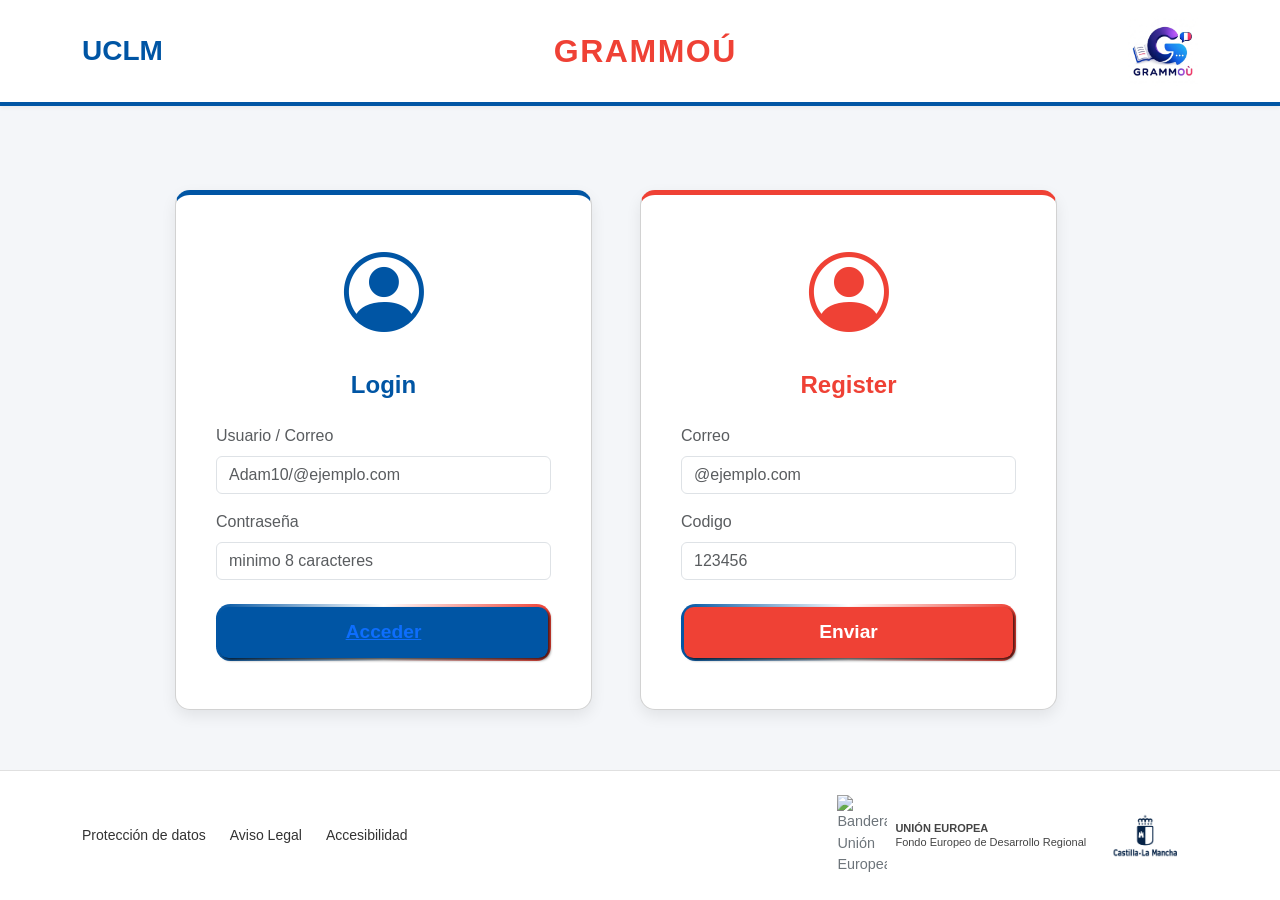
==== GrammoúApp/Index.html @ 65e43e94 "Organizacion de carpetas Solamente hemos hecho una estructura para la aplicacion" ====
<!DOCTYPE html>
<html lang="es">

<head>
    <title>Grammoù</title>
    <meta charset="UTF-8">
    <link rel="icon" type="image/x-icon" href="./Imagenes/Icono_APP.ico">
    <meta name="viewport" content="width=device-width, initial-scale=1.0">
    <link href="https://cdn.jsdelivr.net/npm/bootstrap@5.3.0/dist/css/bootstrap.min.css" rel="stylesheet">
    <link href="https://cdn.jsdelivr.net/npm/bootstrap-icons@1.10.5/font/bootstrap-icons.css" rel="stylesheet">
    <link rel="stylesheet" href="./Grammoú/style.css">
</head>

<body>
    <header class="navbar navbar-expand-lg navbar-light py-3 mb-4">
        <div class="container d-flex justify-content-between align-items-center">
            <span class="h3 mb-0 fw-bold text-uclm">UCLM</span>
            <h1 class="h2 mb-0 fw-bold text-grammou">GRAMMOÚ</h1>
            <div>
                <img src="./Imagenes/Icono_APP.webp" alt="Logo de la UCLM" class="logo-img">
            </div>
        </div>
    </header>
    <main class="container my-5 flex-grow-1 d-flex align-items-center">
        <div class="row justify-content-center g-5 w-100">
            <div class="col-md-5">
                <div class="card card-prof p-4 h-100 text-center">
                    <div class="card-body d-flex flex-column align-items-center">
                        <i class="bi bi-person-circle mb-3" style="font-size: 5rem; color: var(--french-blue);"></i>
                        <h2 class="h4 mb-4 fw-bold text-uclm">Login</h2>
                        <form class="w-100 text-start">
                            <div class="mb-3">
                                <label for="prof-usuario" class="form-label text-muted">Usuario / Correo</label>
                                <input type="text" class="form-control" id="prof-usuario" placeholder="Adam10/@ejemplo.com" required>
                            </div>

                            <div class="mb-4">
                                <label for="prof-pass" class="form-label text-muted">Contraseña</label>
                                <input type="password" class="form-control" id="prof-pass" placeholder="minimo 8 caracteres" required>
                            </div>

                            <div class="btn-gradient-container mb-2">
                                <button type="submit" class="custom-btn btn-prof-style"><a href="Mapa.html">Acceder</a></button>
                            </div>
                        </form>
                    </div>
                </div>
            </div>

            <div class="col-md-5">
                <div class="card card-alum p-4 h-100 text-center">
                    <div class="card-body d-flex flex-column align-items-center">
                        <i class="bi bi-person-circle mb-3" style="font-size: 5rem; color: var(--french-red);"></i>
                        <h2 class="h4 mb-4 fw-bold text-danger" style="color: var(--french-red) !important;">Register</h2>

                        <form class="w-100 text-start">
                            <div class="mb-3">
                                <label for="alum-usuario" class="form-label text-muted">Correo</label>
                                <input type="text" class="form-control" id="alum-usuario" placeholder="@ejemplo.com" required>
                            </div>
                            <div class="mb-4">
                                <label for="alum-pass" class="form-label text-muted">Codigo</label>
                                <input type="password" class="form-control" id="alum-pass" placeholder="123456" required>
                            </div>

                            <div class="btn-gradient-container mb-2">
                                <button type="submit" class="custom-btn btn-alum-style">Enviar</button>
                            </div>
                        </form>
                    </div>
                </div>
            </div>
        </div>
    </main>

    <footer class="footer-institucional py-4 mt-auto">
        <div class="container">
            <div class="row align-items-center text-center text-md-start">
                <div class="col-12 col-md-6 d-flex justify-content-center justify-content-md-start gap-4 mb-4 mb-md-0">
                    <a href="https://educacion.castillalamancha.es/" class="footer-link">Protección de datos</a>
                    <a href="https://educacion.castillalamancha.es/" class="footer-link">Aviso Legal</a>
                    <a href="https://www.castillalamancha.es/declaraci%C3%B3n-de-accesibilidad" class="footer-link">Accesibilidad</a>
                </div>

                <div
                    class="col-12 col-md-6 d-flex justify-content-center justify-content-md-end align-items-center gap-4">
                    <div class="d-flex align-items-center gap-2 logo-container">
                        <img src="https://upload.wikimedia.org/wikipedia/commons/b/b7/Flag_of_Europe.svg" alt="Bandera Unión Europea" style="width: 50px;">
                        <div class="text-start footer-txt-small">
                            <strong class="d-block">UNIÓN EUROPEA</strong>
                            <span>Fondo Europeo de Desarrollo Regional</span>
                        </div>
                    </div>
                    <div class="logo-container">
                        <img src="./Imagenes/logo-castilla-la-mancha.webp" alt="Castilla-La Mancha" style="height: 45px;">
                    </div>
                </div>
            </div>
        </div>
    </footer>

    <script src="https://cdn.jsdelivr.net/npm/bootstrap@5.3.0/dist/js/bootstrap.bundle.min.js"></script>
</body>

</html>

</html>
---- GrammoúApp/Grammoú/style.css ----
:root {
    --french-blue: #0055A4;
    --french-red: #EF4135;
    --french-white: #FFFFFF;
}

body {
    background-color: #F4F6F9;
    /* Fondo claro y moderno */
    color: #333333;
    min-height: 100vh;
    display: flex;
    flex-direction: column;
    font-family: 'Segoe UI', Tahoma, Geneva, Verdana, sans-serif;
}

.navbar {
    background-color: var(--french-white) !important;
    border-bottom: 4px solid var(--french-blue);
    box-shadow: 0 2px 4px rgba(0, 0, 0, 0.05);
}

.card {
    border-radius: 15px;
    box-shadow: 0 6px 15px rgba(0, 0, 0, 0.08);
    background-color: var(--french-white);
    transition: transform 0.25s ease, border-color 0.25s ease;
    -webkit-transition: transform 0.25s ease, border-color 0.25s ease;
    -moz-transition: transform 0.25s ease, border-color 0.25s ease;
    -ms-transition: transform 0.25s ease, border-color 0.25s ease;
    -o-transition: transform 0.25s ease, border-color 0.25s ease;
}

.card:hover {
    transform: translateY(-5px);
}

.card-prof {
    border-top: 5px solid var(--french-blue);
}

.card-alum {
    border-top: 5px solid var(--french-red);
}

.text-uclm {
    color: var(--french-blue);
}

.text-grammou {
    color: var(--french-red);
    letter-spacing: 1.5px;
}

.logo-img {
    height: 70px;
    width: auto;
    object-fit: contain;
}

/* Estilos de botones estilo Uiverse */
.btn-gradient-container {
    position: relative;
    padding: 3px;
    background: linear-gradient(90deg, var(--french-blue), var(--french-white), var(--french-red));
    border-radius: 0.9em;
    transition: all 0.4s ease;
    width: 100%;
}

.btn-gradient-container::before {
    content: "";
    position: absolute;
    inset: 0;
    margin: auto;
    border-radius: 0.9em;
    z-index: -10;
    filter: blur(0);
    transition: filter 0.4s ease;
    background: linear-gradient(90deg, var(--french-blue), var(--french-white), var(--french-red));
}

.btn-gradient-container:hover::before {
    filter: blur(1.2em);
}

.btn-gradient-container:active::before {
    filter: blur(0.2em);
}

.custom-btn {
    font-size: 1.2em;
    padding: 0.6em 0.8em;
    border-radius: 0.5em;
    border: none;
    cursor: pointer;
    box-shadow: 2px 2px 3px #000000b4;
    width: 100%;
    font-weight: bold;
    color: #fff;
    transition: background-color 0.3s ease, color 0.3s ease;
}

.btn-prof-style {
    background-color: var(--french-blue);
}

.btn-prof-style:hover {
    background-color: #003d82;
}

.btn-alum-style {
    background-color: var(--french-red);
}

.btn-alum-style:hover {
    background-color: #c62b21;
}

footer {
    background-color: var(--french-white) !important;
    border-top: 1px solid #dee2e6;
    color: #6c757d;
    font-size: 0.9rem;
}

.form-control:focus {
    border-color: var(--french-blue);
    box-shadow: 0 0 0 0.25rem rgba(0, 85, 164, 0.25);
}

.footer-institucional {
    background-color: #f8f9fa;
    border-top: 1px solid #e0e0e0;
    font-family: 'Segoe UI', Tahoma, Geneva, Verdana, sans-serif;
}

.footer-link {
    color: #333;
    text-decoration: none;
    font-size: 14px;
    transition: color 0.2s;
}

.footer-link:hover {
    color: var(--french-blue);
    text-decoration: underline;
}

.footer-txt-small {
    font-size: 11px;
    line-height: 1.2;
    color: #444;
}

.logo-container {
    filter: grayscale(20%);
}
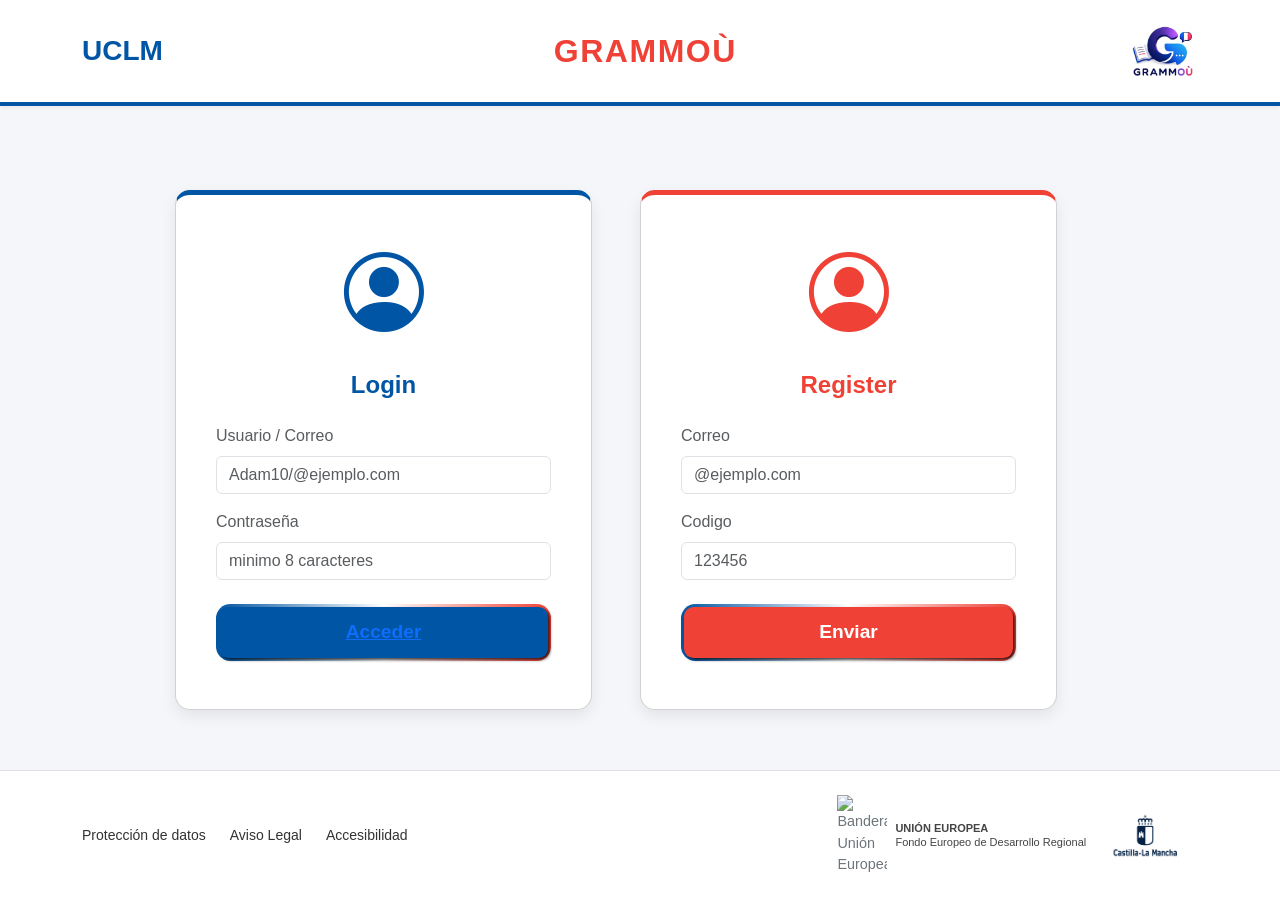
==== commit f5af0bd3: "cambio de tildes tildes" ====
--- a/GrammoúApp/Index.html
+++ b/GrammoúApp/Index.html
@@ -15,7 +15,7 @@
     <header class="navbar navbar-expand-lg navbar-light py-3 mb-4">
         <div class="container d-flex justify-content-between align-items-center">
             <span class="h3 mb-0 fw-bold text-uclm">UCLM</span>
-            <h1 class="h2 mb-0 fw-bold text-grammou">GRAMMOÚ</h1>
+            <h1 class="h2 mb-0 fw-bold text-grammou">GRAMMOÙ</h1>
             <div>
                 <img src="./Imagenes/Icono_APP.webp" alt="Logo de la UCLM" class="logo-img">
             </div>
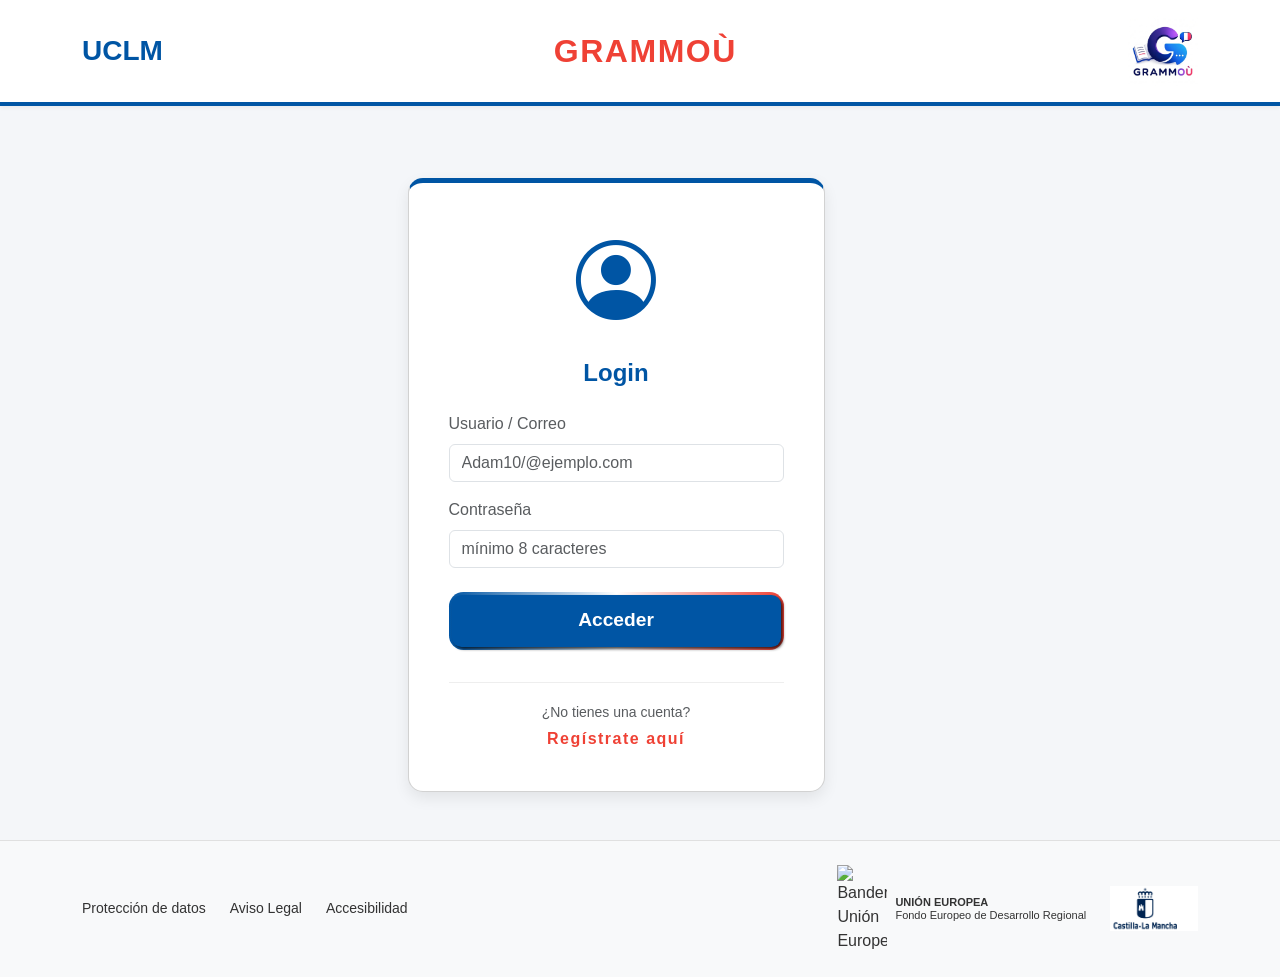
==== commit e4aa2dac: "cambio de login Es simplificar el login" ====
--- a/GrammoúApp/Index.html
+++ b/GrammoúApp/Index.html
@@ -21,6 +21,7 @@
             </div>
         </div>
     </header>
+
     <main class="container my-5 flex-grow-1 d-flex align-items-center">
         <div class="row justify-content-center g-5 w-100">
             <div class="col-md-5">
@@ -28,7 +29,8 @@
                     <div class="card-body d-flex flex-column align-items-center">
                         <i class="bi bi-person-circle mb-3" style="font-size: 5rem; color: var(--french-blue);"></i>
                         <h2 class="h4 mb-4 fw-bold text-uclm">Login</h2>
-                        <form class="w-100 text-start">
+                        
+                        <form class="w-100 text-start" action="Mapa.html">
                             <div class="mb-3">
                                 <label for="prof-usuario" class="form-label text-muted">Usuario / Correo</label>
                                 <input type="text" class="form-control" id="prof-usuario" placeholder="Adam10/@ejemplo.com" required>
@@ -36,37 +38,18 @@
 
                             <div class="mb-4">
                                 <label for="prof-pass" class="form-label text-muted">Contraseña</label>
-                                <input type="password" class="form-control" id="prof-pass" placeholder="minimo 8 caracteres" required>
+                                <input type="password" class="form-control" id="prof-pass" placeholder="mínimo 8 caracteres" required>
                             </div>
 
                             <div class="btn-gradient-container mb-2">
-                                <button type="submit" class="custom-btn btn-prof-style"><a href="Mapa.html">Acceder</a></button>
+                                <button type="submit" class="custom-btn btn-prof-style">Acceder</button>
                             </div>
                         </form>
-                    </div>
-                </div>
-            </div>
 
-            <div class="col-md-5">
-                <div class="card card-alum p-4 h-100 text-center">
-                    <div class="card-body d-flex flex-column align-items-center">
-                        <i class="bi bi-person-circle mb-3" style="font-size: 5rem; color: var(--french-red);"></i>
-                        <h2 class="h4 mb-4 fw-bold text-danger" style="color: var(--french-red) !important;">Register</h2>
-
-                        <form class="w-100 text-start">
-                            <div class="mb-3">
-                                <label for="alum-usuario" class="form-label text-muted">Correo</label>
-                                <input type="text" class="form-control" id="alum-usuario" placeholder="@ejemplo.com" required>
-                            </div>
-                            <div class="mb-4">
-                                <label for="alum-pass" class="form-label text-muted">Codigo</label>
-                                <input type="password" class="form-control" id="alum-pass" placeholder="123456" required>
-                            </div>
-
-                            <div class="btn-gradient-container mb-2">
-                                <button type="submit" class="custom-btn btn-alum-style">Enviar</button>
-                            </div>
-                        </form>
+                        <div class="mt-4 registration-link">
+                            <p class="mb-1 text-muted small">¿No tienes una cuenta?</p>
+                            <a href="Registro.html" class="fw-bold text-decoration-none text-grammou">Regístrate aquí</a>
+                        </div>
                     </div>
                 </div>
             </div>
@@ -82,8 +65,7 @@
                     <a href="https://www.castillalamancha.es/declaraci%C3%B3n-de-accesibilidad" class="footer-link">Accesibilidad</a>
                 </div>
 
-                <div
-                    class="col-12 col-md-6 d-flex justify-content-center justify-content-md-end align-items-center gap-4">
+                <div class="col-12 col-md-6 d-flex justify-content-center justify-content-md-end align-items-center gap-4">
                     <div class="d-flex align-items-center gap-2 logo-container">
                         <img src="https://upload.wikimedia.org/wikipedia/commons/b/b7/Flag_of_Europe.svg" alt="Bandera Unión Europea" style="width: 50px;">
                         <div class="text-start footer-txt-small">
@@ -101,7 +83,4 @@
 
     <script src="https://cdn.jsdelivr.net/npm/bootstrap@5.3.0/dist/js/bootstrap.bundle.min.js"></script>
 </body>
-
-</html>
-
 </html>
--- a/GrammoúApp/Grammoú/style.css
+++ b/GrammoúApp/Grammoú/style.css
@@ -1,3 +1,4 @@
+
 :root {
     --french-blue: #0055A4;
     --french-red: #EF4135;
@@ -6,7 +7,6 @@
 
 body {
     background-color: #F4F6F9;
-    /* Fondo claro y moderno */
     color: #333333;
     min-height: 100vh;
     display: flex;
@@ -25,10 +25,6 @@
     box-shadow: 0 6px 15px rgba(0, 0, 0, 0.08);
     background-color: var(--french-white);
     transition: transform 0.25s ease, border-color 0.25s ease;
-    -webkit-transition: transform 0.25s ease, border-color 0.25s ease;
-    -moz-transition: transform 0.25s ease, border-color 0.25s ease;
-    -ms-transition: transform 0.25s ease, border-color 0.25s ease;
-    -o-transition: transform 0.25s ease, border-color 0.25s ease;
 }
 
 .card:hover {
@@ -39,18 +35,8 @@
     border-top: 5px solid var(--french-blue);
 }
 
-.card-alum {
-    border-top: 5px solid var(--french-red);
-}
-
-.text-uclm {
-    color: var(--french-blue);
-}
-
-.text-grammou {
-    color: var(--french-red);
-    letter-spacing: 1.5px;
-}
+.text-uclm { color: var(--french-blue); }
+.text-grammou { color: var(--french-red); letter-spacing: 1.5px; }
 
 .logo-img {
     height: 70px;
@@ -58,34 +44,12 @@
     object-fit: contain;
 }
 
-/* Estilos de botones estilo Uiverse */
 .btn-gradient-container {
     position: relative;
     padding: 3px;
     background: linear-gradient(90deg, var(--french-blue), var(--french-white), var(--french-red));
     border-radius: 0.9em;
-    transition: all 0.4s ease;
     width: 100%;
-}
-
-.btn-gradient-container::before {
-    content: "";
-    position: absolute;
-    inset: 0;
-    margin: auto;
-    border-radius: 0.9em;
-    z-index: -10;
-    filter: blur(0);
-    transition: filter 0.4s ease;
-    background: linear-gradient(90deg, var(--french-blue), var(--french-white), var(--french-red));
-}
-
-.btn-gradient-container:hover::before {
-    filter: blur(1.2em);
-}
-
-.btn-gradient-container:active::before {
-    filter: blur(0.2em);
 }
 
 .custom-btn {
@@ -98,48 +62,37 @@
     width: 100%;
     font-weight: bold;
     color: #fff;
-    transition: background-color 0.3s ease, color 0.3s ease;
+    transition: background-color 0.3s ease;
 }
 
-.btn-prof-style {
-    background-color: var(--french-blue);
+.btn-prof-style { background-color: var(--french-blue); }
+.btn-prof-style:hover { background-color: #003d82; }
+
+.registration-link {
+    border-top: 1px solid #eee;
+    padding-top: 1.2rem;
+    width: 100%;
 }
 
-.btn-prof-style:hover {
-    background-color: #003d82;
+.registration-link a {
+    transition: all 0.3s ease;
+    display: inline-block;
 }
 
-.btn-alum-style {
-    background-color: var(--french-red);
-}
-
-.btn-alum-style:hover {
-    background-color: #c62b21;
-}
-
-footer {
-    background-color: var(--french-white) !important;
-    border-top: 1px solid #dee2e6;
-    color: #6c757d;
-    font-size: 0.9rem;
-}
-
-.form-control:focus {
-    border-color: var(--french-blue);
-    box-shadow: 0 0 0 0.25rem rgba(0, 85, 164, 0.25);
+.registration-link a:hover {
+    color: var(--french-blue) !important;
+    transform: scale(1.05);
 }
 
 .footer-institucional {
     background-color: #f8f9fa;
     border-top: 1px solid #e0e0e0;
-    font-family: 'Segoe UI', Tahoma, Geneva, Verdana, sans-serif;
 }
 
 .footer-link {
     color: #333;
     text-decoration: none;
     font-size: 14px;
-    transition: color 0.2s;
 }
 
 .footer-link:hover {
@@ -150,10 +103,4 @@
 .footer-txt-small {
     font-size: 11px;
     line-height: 1.2;
-    color: #444;
 }
-
-.logo-container {
-    filter: grayscale(20%);
-}
-
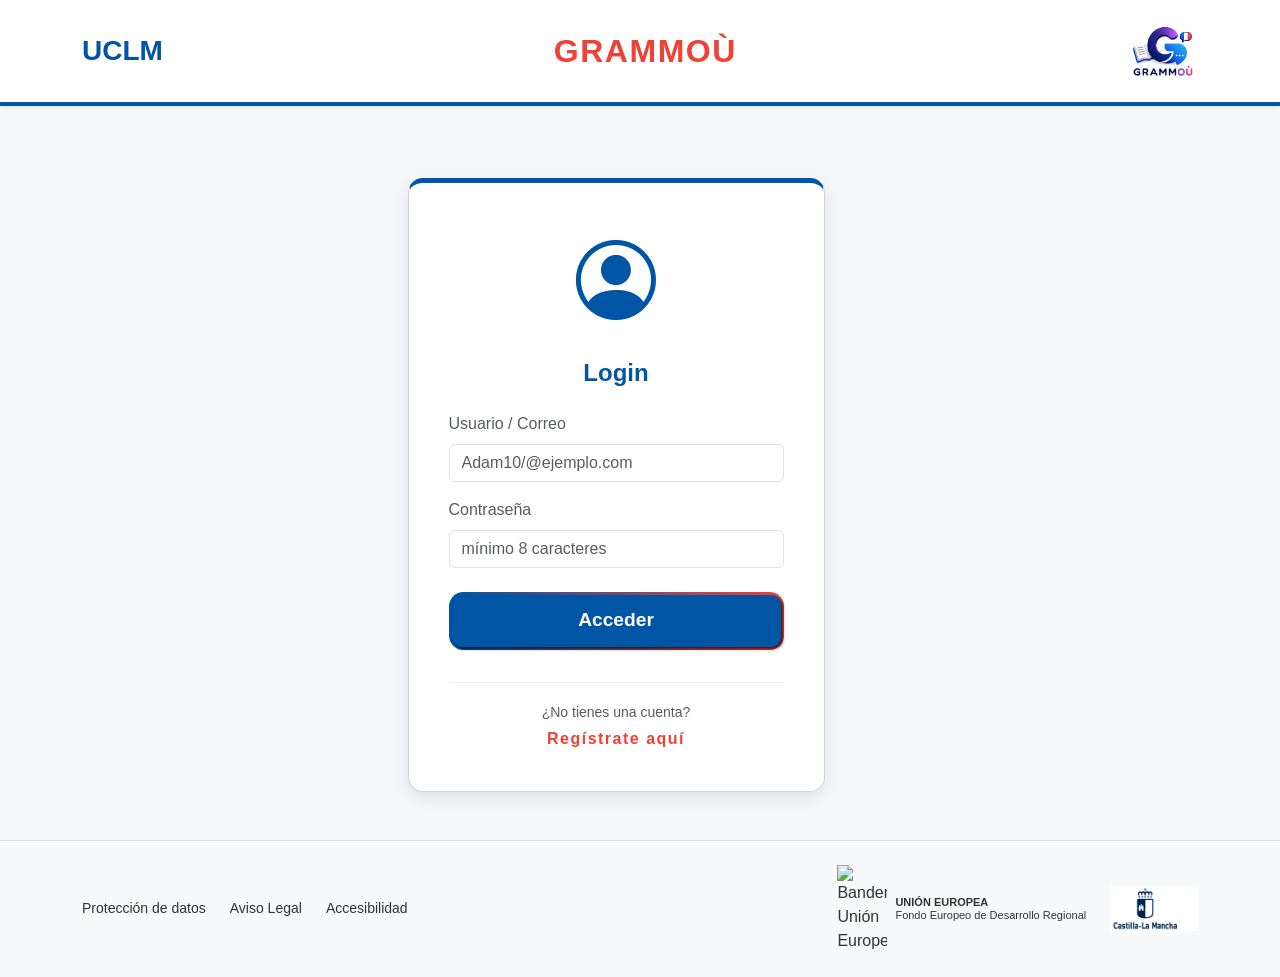
==== commit 1df34e66: "Finalizacion de login El login se que en su fase final" ====
--- a/GrammoúApp/Index.html
+++ b/GrammoúApp/Index.html
@@ -42,7 +42,7 @@
                             </div>
 
                             <div class="btn-gradient-container mb-2">
-                                <button type="submit" class="custom-btn btn-prof-style">Acceder</button>
+                                <button type="submit" class="custom-btn btn-prof-style"><a href="./Mapa.html" class="text-decoration-none text-white">Acceder</a></button>
                             </div>
                         </form>
 
--- a/GrammoúApp/Grammoú/style.css
+++ b/GrammoúApp/Grammoú/style.css
@@ -1,4 +1,3 @@
-
 :root {
     --french-blue: #0055A4;
     --french-red: #EF4135;
@@ -25,6 +24,10 @@
     box-shadow: 0 6px 15px rgba(0, 0, 0, 0.08);
     background-color: var(--french-white);
     transition: transform 0.25s ease, border-color 0.25s ease;
+    -webkit-transition: transform 0.25s ease, border-color 0.25s ease;
+    -moz-transition: transform 0.25s ease, border-color 0.25s ease;
+    -ms-transition: transform 0.25s ease, border-color 0.25s ease;
+    -o-transition: transform 0.25s ease, border-color 0.25s ease;
 }
 
 .card:hover {
@@ -47,9 +50,11 @@
 .btn-gradient-container {
     position: relative;
     padding: 3px;
-    background: linear-gradient(90deg, var(--french-blue), var(--french-white), var(--french-red));
+    background: linear-gradient(90deg, var(--french-blue), var(--french-red));
     border-radius: 0.9em;
     width: 100%;
+    transition: all 0.4s ease;
+    z-index: 1;
 }
 
 .custom-btn {
@@ -62,11 +67,18 @@
     width: 100%;
     font-weight: bold;
     color: #fff;
+    background-color: #000; 
     transition: background-color 0.3s ease;
+    display: block;
 }
 
-.btn-prof-style { background-color: var(--french-blue); }
-.btn-prof-style:hover { background-color: #003d82; }
+.btn-prof-style { 
+    background-color: var(--french-blue); 
+}
+
+.btn-prof-style:hover { 
+    background-color: #003d82; 
+}
 
 .registration-link {
     border-top: 1px solid #eee;
@@ -104,3 +116,24 @@
     font-size: 11px;
     line-height: 1.2;
 }
+
+.btn-gradient-container::before {
+    content: "";
+    position: absolute;
+    inset: 0;
+    margin: auto;
+    border-radius: 0.9em;
+    z-index: -1; 
+    filter: blur(0);
+    transition: filter 0.4s ease, background 0.4s ease;
+}
+
+.btn-gradient-container:hover::before {
+    background: linear-gradient(90deg, var(--french-blue), var(--french-red));
+    filter: blur(1.2em);
+}
+
+.btn-gradient-container:active::before {
+    filter: blur(0.2em);
+}
+
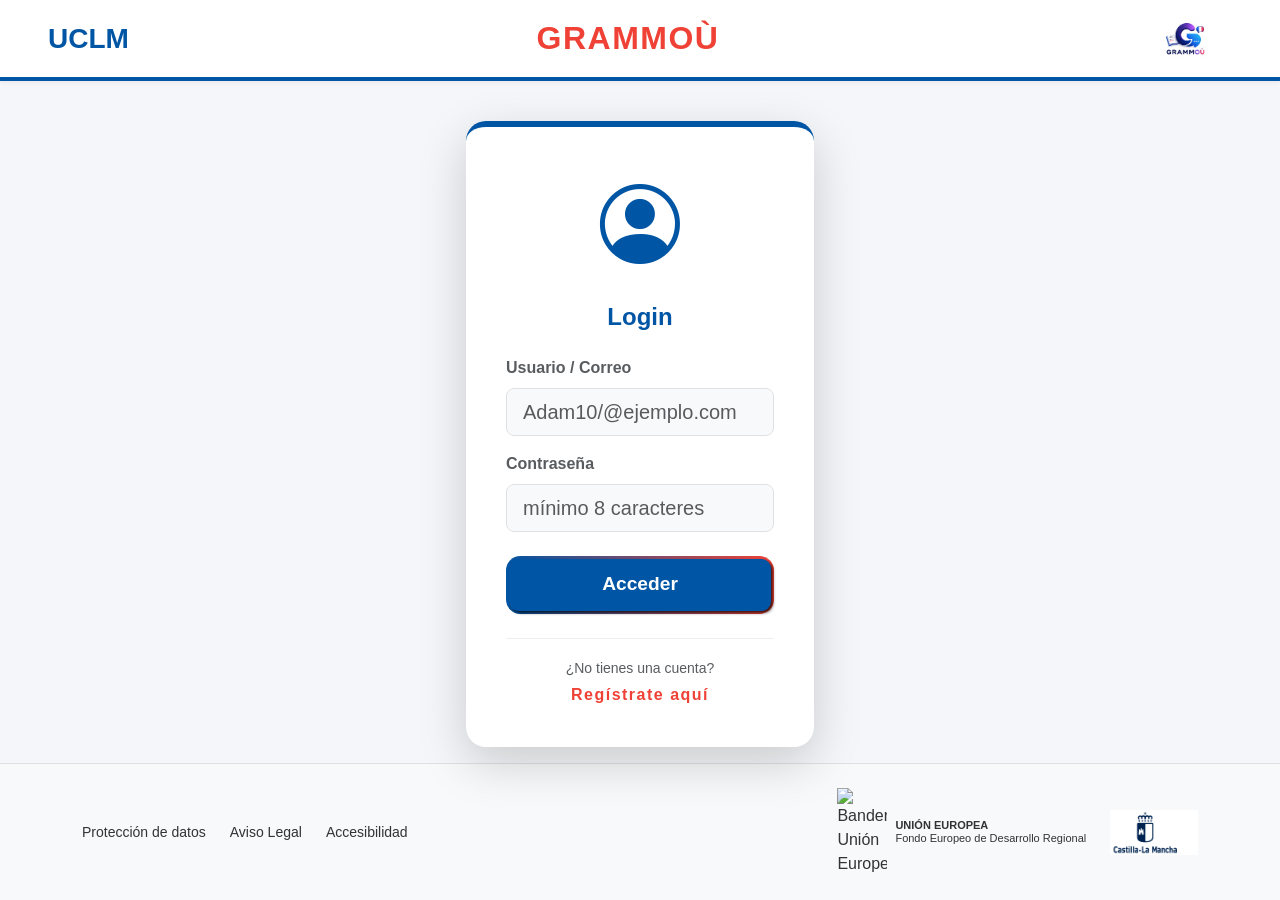
==== commit 5f264ad9: "centrado de index Se ha centrado el index" ====
--- a/GrammoúApp/Index.html
+++ b/GrammoúApp/Index.html
@@ -13,42 +13,55 @@
 
 <body>
     <header class="navbar navbar-expand-lg navbar-light py-3 mb-4">
-        <div class="container d-flex justify-content-between align-items-center">
-            <span class="h3 mb-0 fw-bold text-uclm">UCLM</span>
-            <h1 class="h2 mb-0 fw-bold text-grammou">GRAMMOÙ</h1>
-            <div>
-                <img src="./Imagenes/Icono_APP.webp" alt="Logo de la UCLM" class="logo-img">
+        <div class="container-fluid px-5">
+            <div class="row w-100 align-items-center">
+                <div class="col-4 text-start">
+                    <span class="h3 mb-0 fw-bold text-uclm">UCLM</span>
+                </div>
+
+                <div class="col-4 text-center">
+                    <h1 class="h2 mb-0 fw-bold text-grammou">GRAMMOÙ</h1>
+                </div>
+
+                <div class="col-4 text-end">
+                    <img src="./Imagenes/Icono_APP.webp" alt="Logo" class="logo-img" style="height: 45px;">
+                </div>
             </div>
         </div>
     </header>
 
-    <main class="container my-5 flex-grow-1 d-flex align-items-center">
-        <div class="row justify-content-center g-5 w-100">
-            <div class="col-md-5">
-                <div class="card card-prof p-4 h-100 text-center">
+    <main class="container my-auto flex-grow-1 d-flex justify-content-center align-items-center">
+        <div class="row justify-content-center w-100">
+            <div class="col-md-7 col-lg-4">
+                <div class="card card-prof p-4 shadow-lg border-0">
                     <div class="card-body d-flex flex-column align-items-center">
+
                         <i class="bi bi-person-circle mb-3" style="font-size: 5rem; color: var(--french-blue);"></i>
                         <h2 class="h4 mb-4 fw-bold text-uclm">Login</h2>
-                        
+
                         <form class="w-100 text-start" action="Mapa.html">
                             <div class="mb-3">
-                                <label for="prof-usuario" class="form-label text-muted">Usuario / Correo</label>
-                                <input type="text" class="form-control" id="prof-usuario" placeholder="Adam10/@ejemplo.com" required>
+                                <label for="prof-usuario" class="form-label text-muted fw-semibold">Usuario /
+                                    Correo</label>
+                                <input type="text" class="form-control form-control-lg bg-light" id="prof-usuario"
+                                    placeholder="Adam10/@ejemplo.com" required>
                             </div>
 
                             <div class="mb-4">
-                                <label for="prof-pass" class="form-label text-muted">Contraseña</label>
-                                <input type="password" class="form-control" id="prof-pass" placeholder="mínimo 8 caracteres" required>
+                                <label for="prof-pass" class="form-label text-muted fw-semibold">Contraseña</label>
+                                <input type="password" class="form-control form-control-lg bg-light" id="prof-pass"
+                                    placeholder="mínimo 8 caracteres" required>
                             </div>
 
-                            <div class="btn-gradient-container mb-2">
-                                <button type="submit" class="custom-btn btn-prof-style"><a href="./Mapa.html" class="text-decoration-none text-white">Acceder</a></button>
+                            <div class="btn-glow-container">
+                                <button type="submit" class="btn-glow-button">Acceder</button>
                             </div>
                         </form>
 
-                        <div class="mt-4 registration-link">
+                        <div class="mt-4 registration-link text-center w-100">
                             <p class="mb-1 text-muted small">¿No tienes una cuenta?</p>
-                            <a href="Registro.html" class="fw-bold text-decoration-none text-grammou">Regístrate aquí</a>
+                            <a href="Registro.html" class="fw-bold text-decoration-none text-grammou">Regístrate
+                                aquí</a>
                         </div>
                     </div>
                 </div>
@@ -62,19 +75,23 @@
                 <div class="col-12 col-md-6 d-flex justify-content-center justify-content-md-start gap-4 mb-4 mb-md-0">
                     <a href="https://educacion.castillalamancha.es/" class="footer-link">Protección de datos</a>
                     <a href="https://educacion.castillalamancha.es/" class="footer-link">Aviso Legal</a>
-                    <a href="https://www.castillalamancha.es/declaraci%C3%B3n-de-accesibilidad" class="footer-link">Accesibilidad</a>
+                    <a href="https://www.castillalamancha.es/declaraci%C3%B3n-de-accesibilidad"
+                        class="footer-link">Accesibilidad</a>
                 </div>
 
-                <div class="col-12 col-md-6 d-flex justify-content-center justify-content-md-end align-items-center gap-4">
+                <div
+                    class="col-12 col-md-6 d-flex justify-content-center justify-content-md-end align-items-center gap-4">
                     <div class="d-flex align-items-center gap-2 logo-container">
-                        <img src="https://upload.wikimedia.org/wikipedia/commons/b/b7/Flag_of_Europe.svg" alt="Bandera Unión Europea" style="width: 50px;">
+                        <img src="https://upload.wikimedia.org/wikipedia/commons/b/b7/Flag_of_Europe.svg"
+                            alt="Bandera Unión Europea" style="width: 50px;">
                         <div class="text-start footer-txt-small">
                             <strong class="d-block">UNIÓN EUROPEA</strong>
                             <span>Fondo Europeo de Desarrollo Regional</span>
                         </div>
                     </div>
                     <div class="logo-container">
-                        <img src="./Imagenes/logo-castilla-la-mancha.webp" alt="Castilla-La Mancha" style="height: 45px;">
+                        <img src="./Imagenes/logo-castilla-la-mancha.webp" alt="Castilla-La Mancha"
+                            style="height: 45px;">
                     </div>
                 </div>
             </div>
@@ -82,5 +99,7 @@
     </footer>
 
     <script src="https://cdn.jsdelivr.net/npm/bootstrap@5.3.0/dist/js/bootstrap.bundle.min.js"></script>
+    <script src="./Grammoú/login.js"></script>
 </body>
+
 </html>
--- a/GrammoúApp/Grammoú/style.css
+++ b/GrammoúApp/Grammoú/style.css
@@ -8,6 +8,8 @@
     background-color: #F4F6F9;
     color: #333333;
     min-height: 100vh;
+    width: 100%;
+    margin: 0; 
     display: flex;
     flex-direction: column;
     font-family: 'Segoe UI', Tahoma, Geneva, Verdana, sans-serif;
@@ -17,6 +19,7 @@
     background-color: var(--french-white) !important;
     border-bottom: 4px solid var(--french-blue);
     box-shadow: 0 2px 4px rgba(0, 0, 0, 0.05);
+    display: block;
 }
 
 .card {
@@ -35,14 +38,15 @@
 }
 
 .card-prof {
-    border-top: 5px solid var(--french-blue);
+    border-top: 6px solid var(--french-blue) !important;
+    border-radius: 20px;
 }
 
 .text-uclm { color: var(--french-blue); }
 .text-grammou { color: var(--french-red); letter-spacing: 1.5px; }
 
 .logo-img {
-    height: 70px;
+    max-height: 45px;
     width: auto;
     object-fit: contain;
 }
@@ -137,3 +141,55 @@
     filter: blur(0.2em);
 }
 
+@media (max-width: 576px) {
+    .text-uclm { font-size: 1.2rem; }
+    .text-grammou { font-size: 1.4rem; }
+    .logo-img { height: 35px; }
+}
+
+.btn-glow-button {
+    font-size: 1.2em;
+    padding: 0.6em 0.8em;
+    border-radius: 0.5em;
+    border: none;
+    background-color: var(--french-blue);
+    color: #fff;
+    cursor: pointer;
+    box-shadow: 2px 2px 3px #000000b4;
+    width: 100%;
+    font-weight: bold;
+    position: relative;
+    z-index: 1;
+}
+
+.btn-glow-container {
+    position: relative;
+    padding: 3px;
+    /* Gradiente con tus colores institucionales */
+    background: linear-gradient(90deg, var(--french-blue), var(--french-red));
+    border-radius: 0.9em;
+    transition: all 0.4s ease;
+    display: flex;
+    justify-content: center;
+    align-items: center;
+}
+
+.btn-glow-container::before {
+    content: "";
+    position: absolute;
+    inset: 0;
+    margin: auto;
+    border-radius: 0.9em;
+    z-index: -1;
+    filter: blur(0);
+    transition: filter 0.4s ease;
+    background: linear-gradient(90deg, var(--french-blue), var(--french-red));
+}
+
+.btn-glow-container:hover::before {
+    filter: blur(1.2em);
+}
+
+.btn-glow-container:active::before {
+    filter: blur(0.2em);
+}
